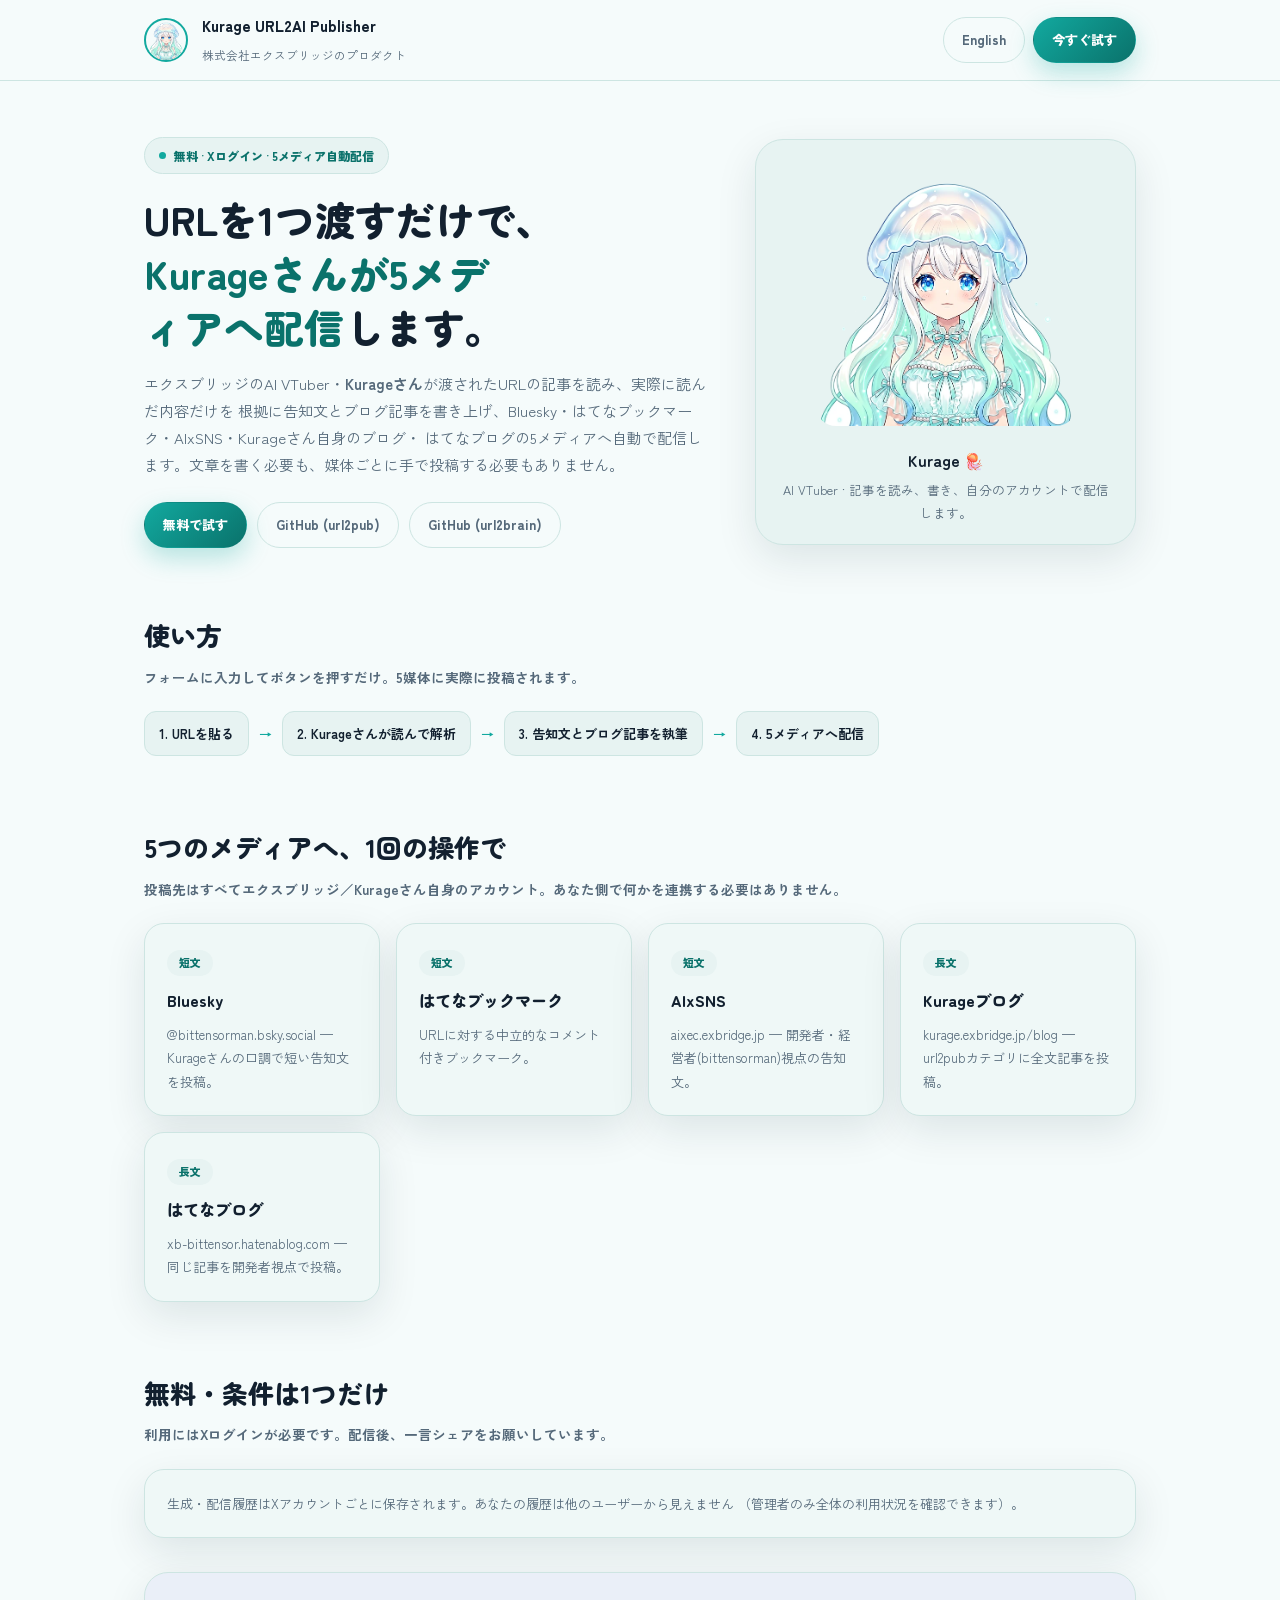
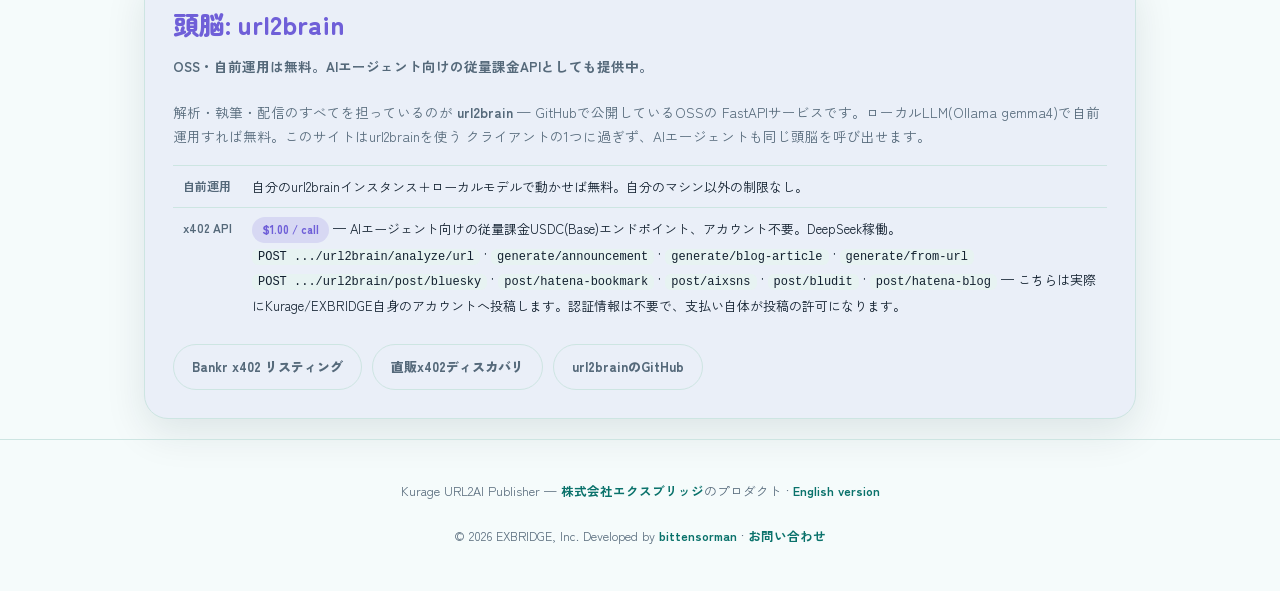
==== public/url2pub.html @ a33895b3 "url2pub: index.phpをurl2pub.phpに改名し、index.html/url2pub.htmlをプロジェクト説明ページに アプリ本体(旧index.php)をurl2pub.ph" ====
<!doctype html>
<html lang="ja">
<head>
<meta charset="utf-8">
<meta name="viewport" content="width=device-width, initial-scale=1">
<title>Kurage URL2AI Publisher — KurageさんがURLを読んで5メディアに配信</title>
<meta name="description" content="URLを1つ渡すだけで、AI VTuberのKurageさんがその記事を読み、告知文とブログ記事を書き、Bluesky・はてなブックマーク・AIxSNS・Kurageブログ・はてなブログの5メディアへ自動配信します。Xログインで無料。頭脳のurl2brainはOSSで、AIエージェント向けに$1/callのx402 APIとしても提供中。">
<meta name="robots" content="index,follow">
<meta name="author" content="EXBRIDGE, Inc.">
<link rel="canonical" href="https://url2ai.exbridge.jp/url2pub.html">
<link rel="alternate" hreflang="en" href="https://url2ai.exbridge.jp/">
<link rel="icon" href="assets/kurage_avatar_square.png" type="image/png">
<meta property="og:type" content="website">
<meta property="og:site_name" content="Kurage URL2AI Publisher">
<meta property="og:title" content="Kurage URL2AI Publisher — URLを渡すだけで5メディアへ自動配信">
<meta property="og:description" content="KurageさんがURLを解析して考察・告知文・ブログ記事を書き、Bluesky/はてな/AIxSNS/Kurageブログへ自動配信します。">
<meta property="og:url" content="https://url2ai.exbridge.jp/url2pub.html">
<meta property="og:image" content="https://url2ai.exbridge.jp/assets/ogp.png">
<meta property="og:image:width" content="1200">
<meta property="og:image:height" content="630">
<meta property="og:locale" content="ja_JP">
<meta name="twitter:card" content="summary_large_image">
<meta name="twitter:title" content="Kurage URL2AI Publisher">
<meta name="twitter:description" content="URLを渡すだけでKurageさんが5メディアへ自動配信します。">
<meta name="twitter:image" content="https://url2ai.exbridge.jp/assets/ogp.png">
<script type="application/ld+json">
{
  "@context": "https://schema.org",
  "@type": "WebApplication",
  "name": "Kurage URL2AI Publisher",
  "url": "https://url2ai.exbridge.jp/url2pub.html",
  "applicationCategory": "BusinessApplication",
  "operatingSystem": "Web",
  "description": "URLを解析し、告知文とブログ記事を自動生成して5つのメディアへ配信するAIパブリッシングツール。",
  "offers": { "@type": "Offer", "price": "0", "priceCurrency": "JPY" },
  "provider": { "@type": "Organization", "name": "EXBRIDGE, Inc.", "url": "https://exbridge.jp/" }
}
</script>
<link rel="preconnect" href="https://fonts.googleapis.com">
<link rel="preconnect" href="https://fonts.gstatic.com" crossorigin>
<link href="https://fonts.googleapis.com/css2?family=Zen+Maru+Gothic:wght@500;700;900&family=Zen+Kaku+Gothic+New:wght@400;500;700&display=swap" rel="stylesheet">
<style>
:root {
  --abyss: #12202f; --abyss-soft: #55697a; --foam: #f5fbfb; --panel: #e7f3f2;
  --panel-line: #cde5e2; --teal: #12a99f; --teal-deep: #0a726b; --violet: #6f5fd8;
  --shadow: 0 14px 40px rgba(10, 40, 45, .10);
}
@media (prefers-color-scheme: dark) {
  :root { --abyss: #eaf3f3; --abyss-soft: #9fb3ba; --foam: #0c1720; --panel: #12242a;
    --panel-line: #1f3a3f; --teal: #2bd4c6; --teal-deep: #1c9e93; --violet: #9186ea;
    --shadow: 0 14px 40px rgba(0,0,0,.38); }
}
:root[data-theme="dark"] { --abyss: #eaf3f3; --abyss-soft: #9fb3ba; --foam: #0c1720; --panel: #12242a;
  --panel-line: #1f3a3f; --teal: #2bd4c6; --teal-deep: #1c9e93; --violet: #9186ea; --shadow: 0 14px 40px rgba(0,0,0,.38); }
:root[data-theme="light"] { --abyss: #12202f; --abyss-soft: #55697a; --foam: #f5fbfb; --panel: #e7f3f2;
  --panel-line: #cde5e2; --teal: #12a99f; --teal-deep: #0a726b; --violet: #6f5fd8; --shadow: 0 14px 40px rgba(10,40,45,.10); }
* { box-sizing: border-box; margin: 0; padding: 0; }
html { scroll-behavior: smooth; }
body { color: var(--abyss); font-family: "Zen Kaku Gothic New", "Hiragino Sans", "Yu Gothic", Meiryo, sans-serif;
  background: var(--foam); min-height: 100vh; line-height: 1.8; }
a { color: var(--teal-deep); text-decoration: none; }
a:hover { color: var(--teal); }
h1, h2, h3, .display { font-family: "Zen Maru Gothic", "Zen Kaku Gothic New", sans-serif; text-wrap: balance; }
img { max-width: 100%; }
.wrap { max-width: 1040px; margin: 0 auto; padding: 0 24px; }
header.site { position: sticky; top: 0; z-index: 40; background: color-mix(in srgb, var(--foam) 88%, transparent);
  backdrop-filter: blur(16px); border-bottom: 1px solid var(--panel-line); }
header.site .wrap { display: flex; align-items: center; gap: 16px; padding: 12px 24px; }
.hbrand { display: flex; gap: 14px; align-items: center; }
.avatar-ring { width: 44px; height: 44px; border-radius: 50%; overflow: hidden; border: 2px solid var(--teal); flex-shrink: 0; }
.avatar-ring img { width: 100%; height: 100%; object-fit: cover; object-position: 50% 15%; }
.hbrand strong { font-size: 15px; font-weight: 900; display: block; }
.hbrand span { font-size: 11.5px; color: var(--abyss-soft); }
.hnav { display: flex; gap: 8px; align-items: center; margin-left: auto; }
.btn { border-radius: 999px; padding: 10px 18px; font-weight: 900; font-size: 13px; display: inline-flex;
  align-items: center; gap: 7px; border: 1.5px solid transparent; cursor: pointer; }
.btn-primary { background: linear-gradient(135deg, var(--teal), var(--teal-deep)); color: #fff;
  box-shadow: 0 10px 24px rgba(18,169,159,.28); }
.btn-ghost { background: transparent; border-color: var(--panel-line); color: var(--abyss-soft); }
.hero { padding: 56px 0 30px; display: grid; grid-template-columns: 1.2fr .8fr; gap: 40px; align-items: center; }
.eyebrow { display: inline-flex; align-items: center; gap: 8px; background: var(--panel); border: 1.5px solid var(--panel-line);
  border-radius: 999px; padding: 7px 14px; font-size: 12px; font-weight: 900; color: var(--teal-deep); margin-bottom: 18px; }
.dot { width: 7px; height: 7px; border-radius: 50%; background: var(--teal); animation: pulse 2s infinite; }
@keyframes pulse { 0%,100% { opacity: 1; transform: scale(1);} 50% { opacity: .5; transform: scale(.8);} }
h1 { font-size: clamp(26px, 4.2vw, 40px); font-weight: 900; line-height: 1.35; margin-bottom: 16px; }
h1 em { font-style: normal; color: var(--teal-deep); }
.lead { font-size: 15px; color: var(--abyss-soft); max-width: 600px; margin-bottom: 24px; }
.cta-row { display: flex; gap: 10px; flex-wrap: wrap; }
.hero-avatar { background: var(--panel); border: 1.5px solid var(--panel-line); border-radius: 28px;
  padding: 26px 22px 20px; text-align: center; box-shadow: var(--shadow); }
.hero-avatar img { height: 260px; width: auto; border-radius: 20px; }
.hero-avatar h2 { font-size: 16px; margin: 12px 0 4px; }
.hero-avatar p { font-size: 12.5px; color: var(--abyss-soft); }
section { padding: 34px 0; }
section > h2 { font-size: clamp(20px, 3vw, 26px); font-weight: 900; margin-bottom: 6px; }
section > .sub { color: var(--abyss-soft); font-size: 13.5px; font-weight: 700; margin-bottom: 22px; }
.grid { display: grid; grid-template-columns: repeat(auto-fit, minmax(230px, 1fr)); gap: 16px; }
.card { background: color-mix(in srgb, var(--foam) 60%, var(--panel) 40%); border: 1.5px solid var(--panel-line);
  border-radius: 20px; padding: 22px; box-shadow: var(--shadow); }
.card .tag { display: inline-block; background: var(--panel); color: var(--teal-deep); border-radius: 999px;
  padding: 3px 12px; font-size: 11px; font-weight: 900; margin-bottom: 10px; }
.card h3 { font-size: 16px; font-weight: 900; margin-bottom: 8px; }
.card p { font-size: 13px; color: var(--abyss-soft); }
.flow { display: flex; flex-wrap: wrap; gap: 10px; align-items: center; font-size: 13px; font-weight: 700; }
.flow .step { background: var(--panel); border: 1.5px solid var(--panel-line); border-radius: 12px; padding: 10px 14px; }
.flow .arrow { color: var(--teal); font-weight: 900; }
.brain { background: color-mix(in srgb, var(--violet) 8%, var(--foam)); border: 1.5px solid var(--panel-line);
  border-radius: 24px; padding: 28px; box-shadow: var(--shadow); }
.brain h2 { color: var(--violet); }
.brain table { width: 100%; border-collapse: collapse; margin-top: 16px; font-size: 13px; }
.brain th, .brain td { text-align: left; padding: 9px 10px; border-top: 1px solid var(--panel-line); vertical-align: top; }
.brain th { color: var(--abyss-soft); font-weight: 700; font-size: 12px; white-space: nowrap; }
.brain code { font-family: ui-monospace, SFMono-Regular, Menlo, monospace; font-size: 12px; background: var(--panel);
  padding: 1px 6px; border-radius: 6px; }
.pill { display: inline-block; font-size: 11px; font-weight: 900; padding: 3px 10px; border-radius: 999px; }
.pill.paid { background: color-mix(in srgb, var(--violet) 16%, transparent); color: var(--violet); }
footer.site { text-align: center; color: var(--abyss-soft); font-size: 12.5px; padding: 40px 20px 46px;
  border-top: 1px solid var(--panel-line); margin-top: 20px; }
footer.site a { color: var(--teal-deep); font-weight: 700; }
@media (max-width: 760px) {
  .hero { grid-template-columns: 1fr; padding-top: 30px; }
  .hero-avatar img { height: 200px; }
}
</style>
</head>
<body>

<header class="site"><div class="wrap">
  <div class="hbrand">
    <div class="avatar-ring"><img src="assets/kurage_avatar_square.webp" alt="Kurage"></div>
    <div><strong>Kurage URL2AI Publisher</strong><span>株式会社エクスブリッジのプロダクト</span></div>
  </div>
  <nav class="hnav">
    <a class="btn btn-ghost" href="index.html">English</a>
    <a class="btn btn-primary" href="url2pub.php">今すぐ試す</a>
  </nav>
</div></header>

<div class="wrap">
  <div class="hero">
    <div>
      <span class="eyebrow"><span class="dot"></span>無料 · Xログイン · 5メディア自動配信</span>
      <h1>URLを1つ渡すだけで、<em>Kurageさんが5メディアへ配信</em>します。</h1>
      <p class="lead">
        エクスブリッジのAI VTuber・<strong>Kurageさん</strong>が渡されたURLの記事を読み、実際に読んだ内容だけを
        根拠に告知文とブログ記事を書き上げ、Bluesky・はてなブックマーク・AIxSNS・Kurageさん自身のブログ・
        はてなブログの5メディアへ自動で配信します。文章を書く必要も、媒体ごとに手で投稿する必要もありません。
      </p>
      <div class="cta-row">
        <a class="btn btn-primary" href="url2pub.php">無料で試す</a>
        <a class="btn btn-ghost" href="https://github.com/katsushi2441/url2pub" target="_blank" rel="noopener">GitHub (url2pub)</a>
        <a class="btn btn-ghost" href="https://github.com/katsushi2441/url2brain" target="_blank" rel="noopener">GitHub (url2brain)</a>
      </div>
    </div>
    <div class="hero-avatar">
      <img src="assets/kurage_avatar_square.webp" alt="Kurage — jellyfish AI VTuber">
      <h2>Kurage 🪼</h2>
      <p>AI VTuber · 記事を読み、書き、自分のアカウントで配信します。</p>
    </div>
  </div>

  <section>
    <h2>使い方</h2>
    <p class="sub">フォームに入力してボタンを押すだけ。5媒体に実際に投稿されます。</p>
    <div class="flow">
      <span class="step">1. URLを貼る</span><span class="arrow">→</span>
      <span class="step">2. Kurageさんが読んで解析</span><span class="arrow">→</span>
      <span class="step">3. 告知文とブログ記事を執筆</span><span class="arrow">→</span>
      <span class="step">4. 5メディアへ配信</span>
    </div>
  </section>

  <section>
    <h2>5つのメディアへ、1回の操作で</h2>
    <p class="sub">投稿先はすべてエクスブリッジ／Kurageさん自身のアカウント。あなた側で何かを連携する必要はありません。</p>
    <div class="grid">
      <div class="card"><span class="tag">短文</span><h3>Bluesky</h3><p>@bittensorman.bsky.social — Kurageさんの口調で短い告知文を投稿。</p></div>
      <div class="card"><span class="tag">短文</span><h3>はてなブックマーク</h3><p>URLに対する中立的なコメント付きブックマーク。</p></div>
      <div class="card"><span class="tag">短文</span><h3>AIxSNS</h3><p>aixec.exbridge.jp — 開発者・経営者(bittensorman)視点の告知文。</p></div>
      <div class="card"><span class="tag">長文</span><h3>Kurageブログ</h3><p>kurage.exbridge.jp/blog — url2pubカテゴリに全文記事を投稿。</p></div>
      <div class="card"><span class="tag">長文</span><h3>はてなブログ</h3><p>xb-bittensor.hatenablog.com — 同じ記事を開発者視点で投稿。</p></div>
    </div>
  </section>

  <section>
    <h2>無料・条件は1つだけ</h2>
    <p class="sub">利用にはXログインが必要です。配信後、一言シェアをお願いしています。</p>
    <div class="card">
      <p>生成・配信履歴はXアカウントごとに保存されます。あなたの履歴は他のユーザーから見えません
      （管理者のみ全体の利用状況を確認できます）。</p>
    </div>
  </section>

  <section class="brain">
    <h2>頭脳: url2brain</h2>
    <p class="sub">OSS・自前運用は無料。AIエージェント向けの従量課金APIとしても提供中。</p>
    <p style="font-size:13.5px;color:var(--abyss-soft)">
      解析・執筆・配信のすべてを担っているのが <strong>url2brain</strong> — GitHubで公開しているOSSの
      FastAPIサービスです。ローカルLLM(Ollama gemma4)で自前運用すれば無料。このサイトはurl2brainを使う
      クライアントの1つに過ぎず、AIエージェントも同じ頭脳を呼び出せます。
    </p>
    <table>
      <tr><th>自前運用</th><td>自分のurl2brainインスタンス＋ローカルモデルで動かせば無料。自分のマシン以外の制限なし。</td></tr>
      <tr><th>x402 API</th><td><span class="pill paid">$1.00 / call</span> — AIエージェント向けの従量課金USDC(Base)エンドポイント、アカウント不要。DeepSeek稼働。
        <br><code>POST .../url2brain/analyze/url</code> · <code>generate/announcement</code> · <code>generate/blog-article</code> · <code>generate/from-url</code>
        <br><code>POST .../url2brain/post/bluesky</code> · <code>post/hatena-bookmark</code> · <code>post/aixsns</code> · <code>post/bludit</code> · <code>post/hatena-blog</code>
        — こちらは実際にKurage/EXBRIDGE自身のアカウントへ投稿します。認証情報は不要で、支払い自体が投稿の許可になります。</td></tr>
    </table>
    <div class="cta-row" style="margin-top:18px">
      <a class="btn btn-ghost" href="https://x402.bankr.bot/0x444fadbd6e1fed0cfbf7613b6c9f91b9021eecbd/url2brain" target="_blank" rel="noopener">Bankr x402 リスティング</a>
      <a class="btn btn-ghost" href="https://bittensorman.xyz/.well-known/x402.json" target="_blank" rel="noopener">直販x402ディスカバリ</a>
      <a class="btn btn-ghost" href="https://github.com/katsushi2441/url2brain" target="_blank" rel="noopener">url2brainのGitHub</a>
    </div>
  </section>
</div>

<footer class="site"><div class="wrap">
  Kurage URL2AI Publisher — <a href="https://exbridge.jp/">株式会社エクスブリッジ</a>のプロダクト ·
  <a href="index.html">English version</a><br><br>
  &copy; <span id="y"></span> EXBRIDGE, Inc. Developed by <a href="https://x.com/xb_bittensor" target="_blank" rel="noopener">bittensorman</a> ·
  <a href="https://exbridge.jp/contact.php">お問い合わせ</a>
</div></footer>
<script>document.getElementById('y').textContent = new Date().getFullYear();</script>

</body>
</html>
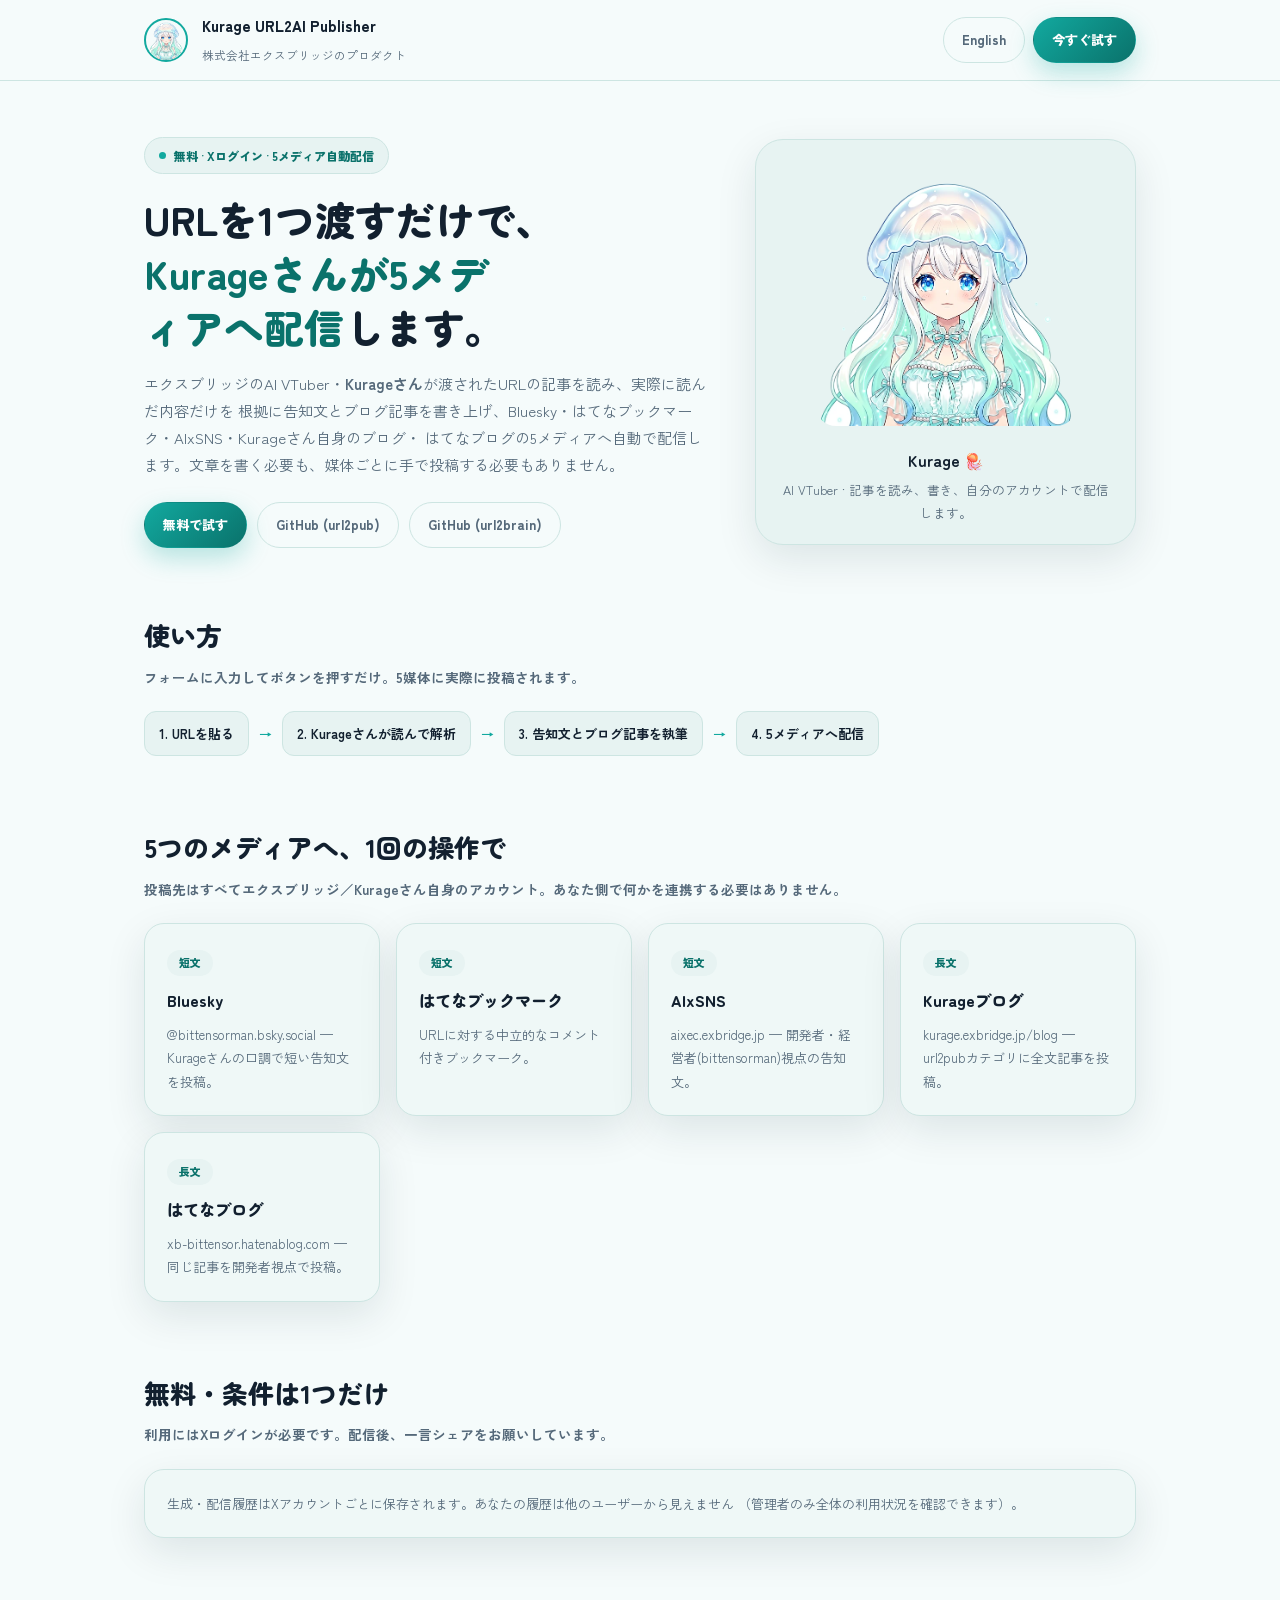
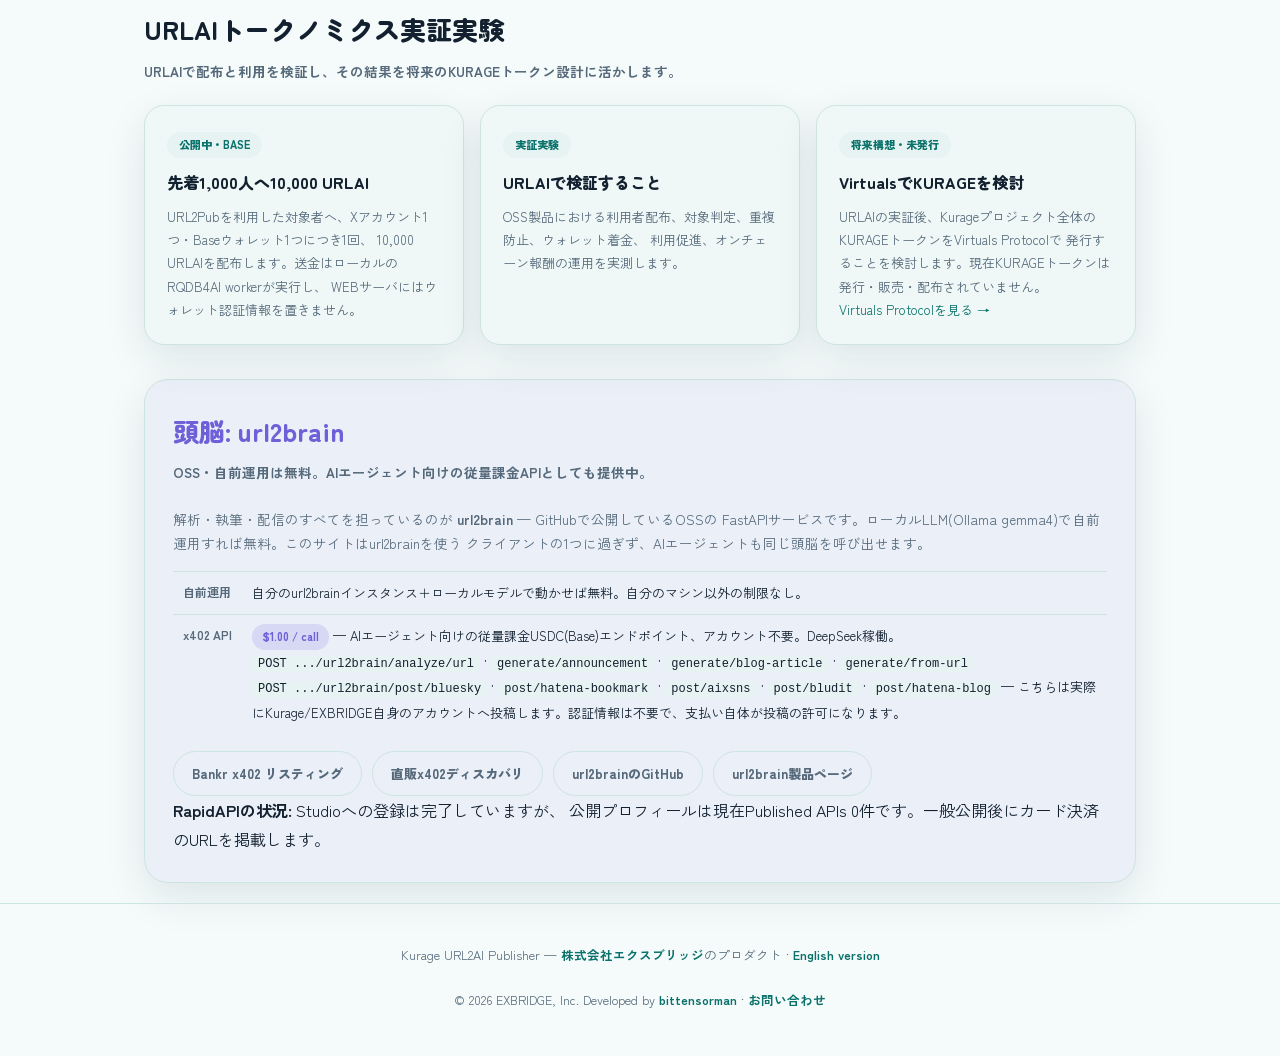
==== commit e5d8aaf4: "docs: explain URLAI experiment and brain access" ====
--- a/public/url2pub.html
+++ b/public/url2pub.html
@@ -122,6 +122,23 @@
   .hero-avatar img { height: 200px; }
 }
 </style>
+<!-- Google tag (gtag.js) -->
+<script async src="https://www.googletagmanager.com/gtag/js?id=G-BP0650KDFR"></script>
+<script>
+  window.dataLayer = window.dataLayer || [];
+  function gtag(){dataLayer.push(arguments);}
+  gtag('js', new Date());
+  gtag('config', 'G-BP0650KDFR');
+</script>
+<script>
+(function () {
+    var s = document.createElement('script');
+    s.src = 'https://aiknowledgecms.exbridge.jp/simpletrack.php'
+        + '?url=' + encodeURIComponent(location.href)
+        + '&ref=' + encodeURIComponent(document.referrer);
+    document.head.appendChild(s);
+})();
+</script>
 </head>
 <body>
 
@@ -132,7 +149,7 @@
   </div>
   <nav class="hnav">
     <a class="btn btn-ghost" href="index.html">English</a>
-    <a class="btn btn-primary" href="url2pub.php">今すぐ試す</a>
+    <a class="btn btn-primary" href="url2pub.php?lang=ja">今すぐ試す</a>
   </nav>
 </div></header>
 
@@ -147,7 +164,7 @@
         はてなブログの5メディアへ自動で配信します。文章を書く必要も、媒体ごとに手で投稿する必要もありません。
       </p>
       <div class="cta-row">
-        <a class="btn btn-primary" href="url2pub.php">無料で試す</a>
+        <a class="btn btn-primary" href="url2pub.php?lang=ja">無料で試す</a>
         <a class="btn btn-ghost" href="https://github.com/katsushi2441/url2pub" target="_blank" rel="noopener">GitHub (url2pub)</a>
         <a class="btn btn-ghost" href="https://github.com/katsushi2441/url2brain" target="_blank" rel="noopener">GitHub (url2brain)</a>
       </div>
@@ -188,6 +205,33 @@
     <div class="card">
       <p>生成・配信履歴はXアカウントごとに保存されます。あなたの履歴は他のユーザーから見えません
       （管理者のみ全体の利用状況を確認できます）。</p>
+    </div>
+  </section>
+
+  <section>
+    <h2>URLAIトークノミクス実証実験</h2>
+    <p class="sub">URLAIで配布と利用を検証し、その結果を将来のKURAGEトークン設計に活かします。</p>
+    <div class="grid">
+      <div class="card">
+        <span class="tag">公開中・BASE</span>
+        <h3>先着1,000人へ10,000 URLAI</h3>
+        <p>URL2Pubを利用した対象者へ、Xアカウント1つ・Baseウォレット1つにつき1回、
+        10,000 URLAIを配布します。送金はローカルのRQDB4AI workerが実行し、
+        WEBサーバにはウォレット認証情報を置きません。</p>
+      </div>
+      <div class="card">
+        <span class="tag">実証実験</span>
+        <h3>URLAIで検証すること</h3>
+        <p>OSS製品における利用者配布、対象判定、重複防止、ウォレット着金、
+        利用促進、オンチェーン報酬の運用を実測します。</p>
+      </div>
+      <div class="card">
+        <span class="tag">将来構想・未発行</span>
+        <h3>VirtualsでKURAGEを検討</h3>
+        <p>URLAIの実証後、Kurageプロジェクト全体のKURAGEトークンをVirtuals Protocolで
+        発行することを検討します。現在KURAGEトークンは発行・販売・配布されていません。</p>
+        <p><a href="https://app.virtuals.io/create" target="_blank" rel="noopener">Virtuals Protocolを見る →</a></p>
+      </div>
     </div>
   </section>
 
@@ -210,7 +254,10 @@
       <a class="btn btn-ghost" href="https://x402.bankr.bot/0x444fadbd6e1fed0cfbf7613b6c9f91b9021eecbd/url2brain" target="_blank" rel="noopener">Bankr x402 リスティング</a>
       <a class="btn btn-ghost" href="https://bittensorman.xyz/.well-known/x402.json" target="_blank" rel="noopener">直販x402ディスカバリ</a>
       <a class="btn btn-ghost" href="https://github.com/katsushi2441/url2brain" target="_blank" rel="noopener">url2brainのGitHub</a>
-    </div>
+      <a class="btn btn-ghost" href="https://url2brain.exbridge.jp/url2brain.html" target="_blank" rel="noopener">url2brain製品ページ</a>
+    </div>
+    <p class="note"><strong>RapidAPIの状況:</strong> Studioへの登録は完了していますが、
+    公開プロフィールは現在Published APIs 0件です。一般公開後にカード決済のURLを掲載します。</p>
   </section>
 </div>
 
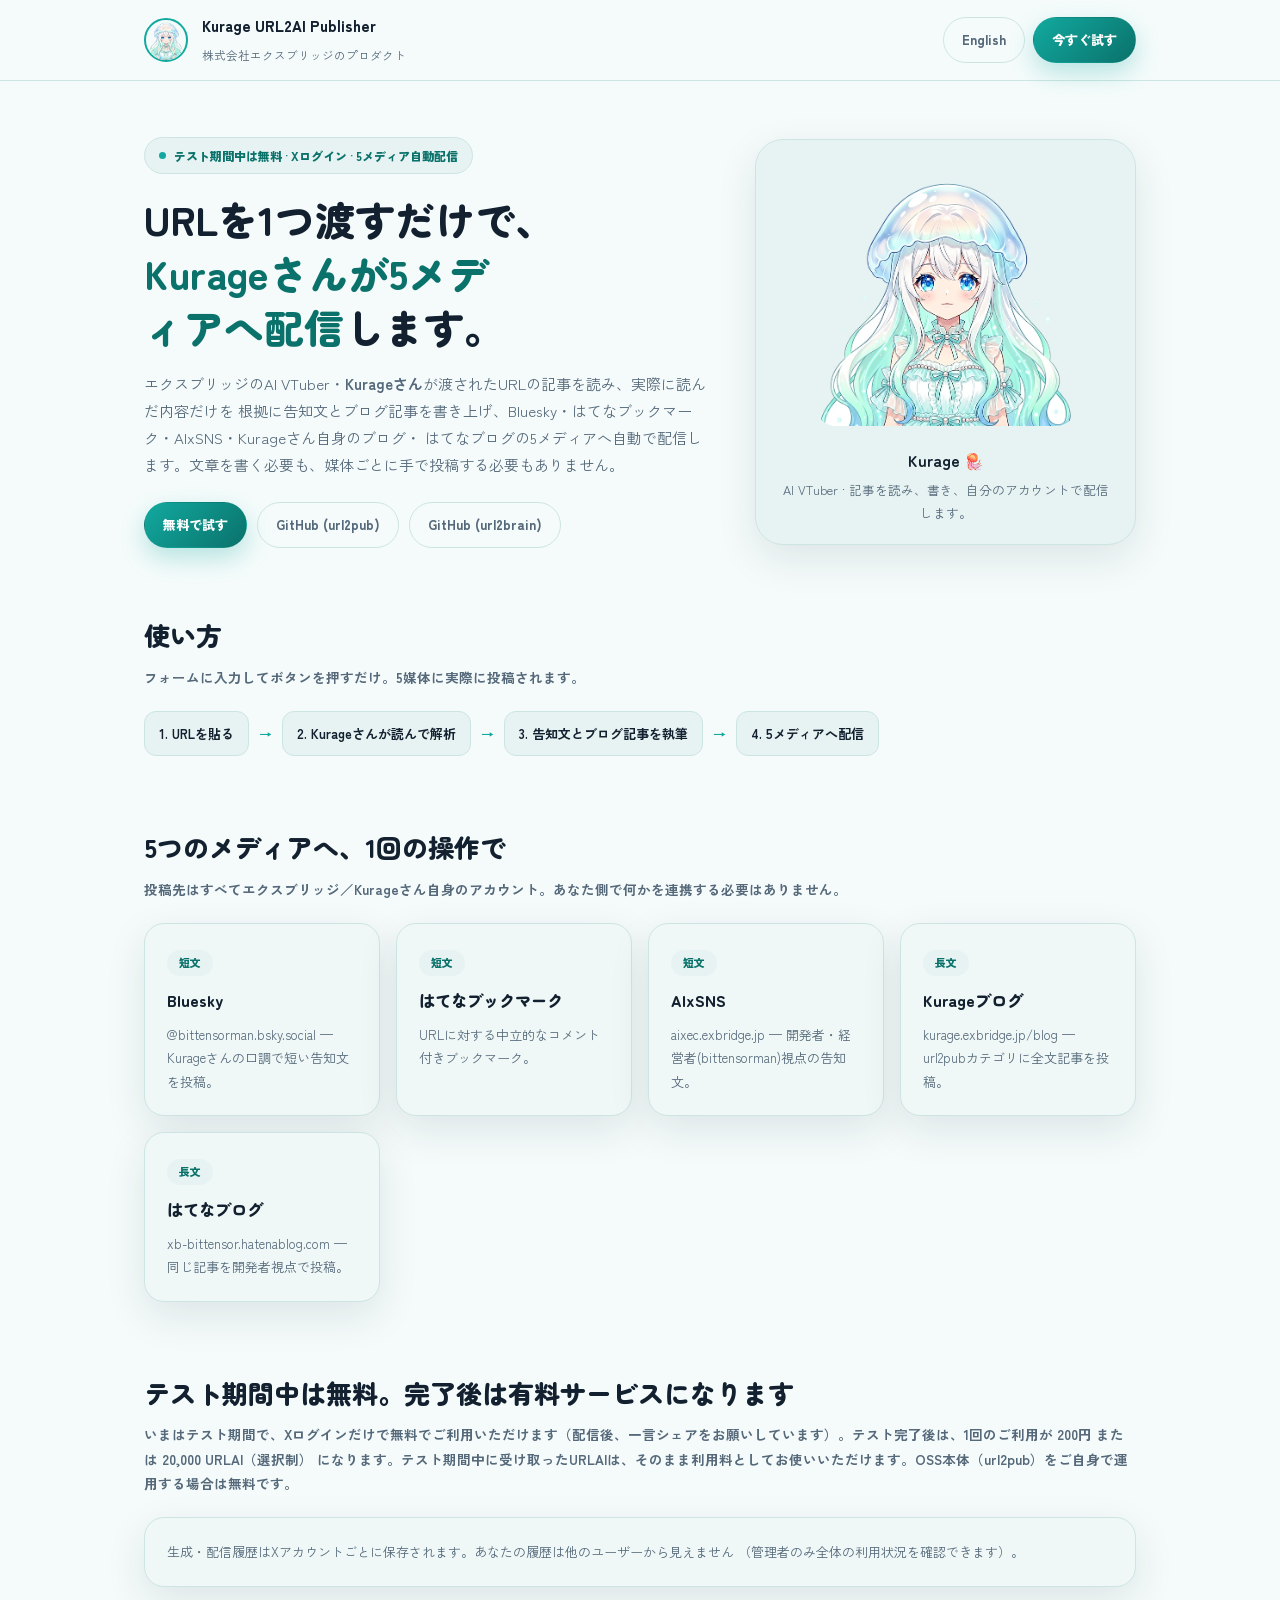
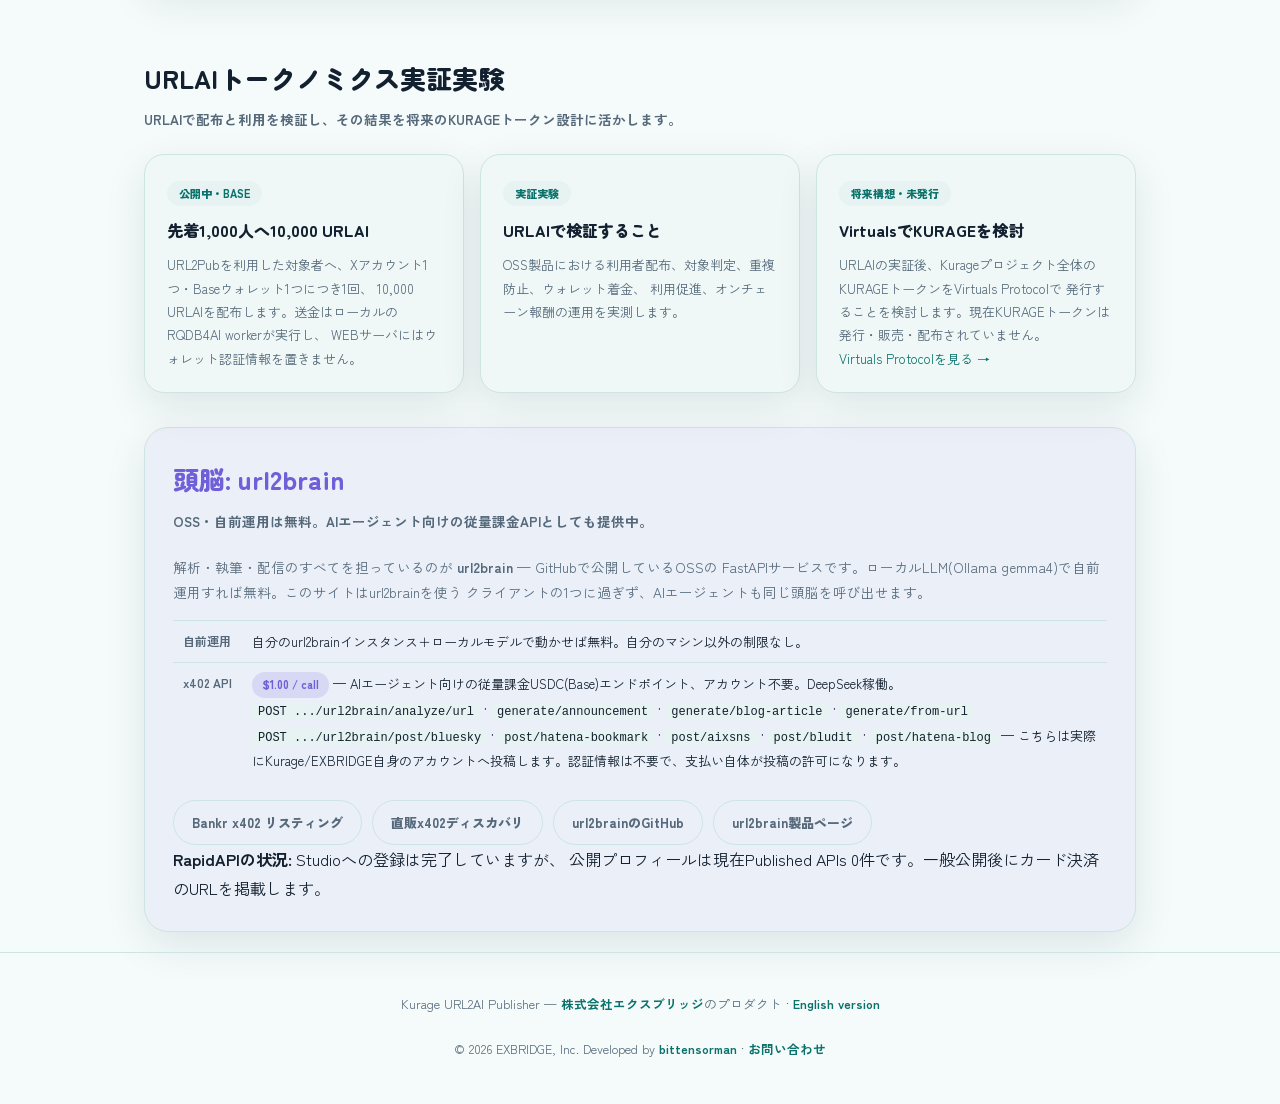
==== commit 4059e0a4: "fix: Publisher is a paid service (200 yen / 20,000 URLAI), not a free app Kurage URL2AI Publisher wa" ====
--- a/public/url2pub.html
+++ b/public/url2pub.html
@@ -156,7 +156,7 @@
 <div class="wrap">
   <div class="hero">
     <div>
-      <span class="eyebrow"><span class="dot"></span>無料 · Xログイン · 5メディア自動配信</span>
+      <span class="eyebrow"><span class="dot"></span>テスト期間中は無料 · Xログイン · 5メディア自動配信</span>
       <h1>URLを1つ渡すだけで、<em>Kurageさんが5メディアへ配信</em>します。</h1>
       <p class="lead">
         エクスブリッジのAI VTuber・<strong>Kurageさん</strong>が渡されたURLの記事を読み、実際に読んだ内容だけを
@@ -200,8 +200,8 @@
   </section>
 
   <section>
-    <h2>無料・条件は1つだけ</h2>
-    <p class="sub">利用にはXログインが必要です。配信後、一言シェアをお願いしています。</p>
+    <h2>テスト期間中は無料。完了後は有料サービスになります</h2>
+    <p class="sub">いまはテスト期間で、Xログインだけで無料でご利用いただけます（配信後、一言シェアをお願いしています）。テスト完了後は、1回のご利用が <strong>200円 または 20,000 URLAI（選択制）</strong> になります。テスト期間中に受け取ったURLAIは、そのまま利用料としてお使いいただけます。OSS本体（url2pub）をご自身で運用する場合は無料です。</p>
     <div class="card">
       <p>生成・配信履歴はXアカウントごとに保存されます。あなたの履歴は他のユーザーから見えません
       （管理者のみ全体の利用状況を確認できます）。</p>
